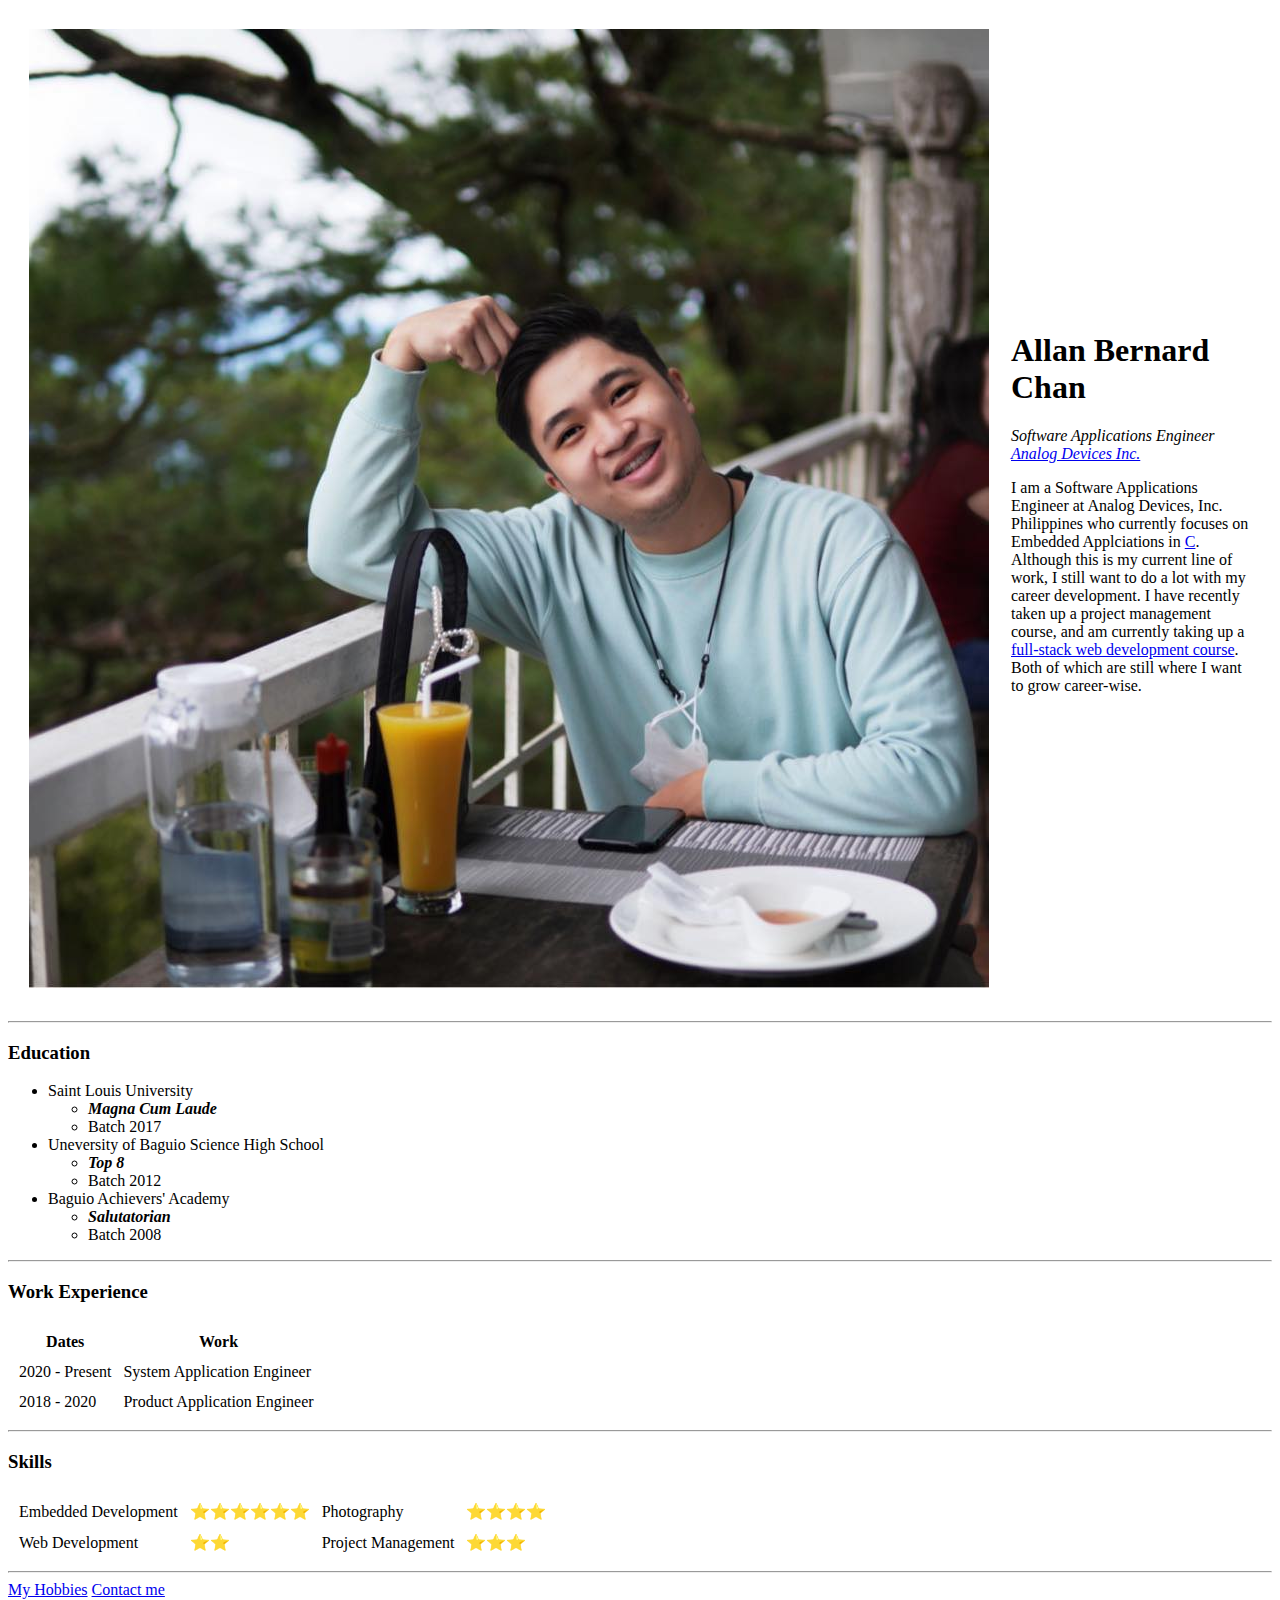
==== index.html @ b4bb366e "Add initial CV website files" ====
<!DOCTYPE html>
<html>
    <head>
        <meta charset="UTF-8">
        <title>⛰️ Bernard's Personal Site</title>
    </head>
    <body>
        <table cellspacing="20">
            <tr>
                <td><img src="images/bernard.jpg" alt="bernard profile picture" srcset="images/bernard.jpg 4x"></td>
                <td>
                    <h1>Allan Bernard Chan</h1>
                    <p><em>Software Applications Engineer<br>
                        <a href="https://www.analog.com/en/index.html">Analog Devices Inc.</a></em></p>
                    <p>I am a Software Applications Engineer at Analog Devices, Inc. Philippines who currently focuses on Embedded Applciations in
                        <a href="https://www.cprogramming.com/">C</a>.
                        Although this is my current line of work, I still want to do a lot with my career development. I have recently taken up
                        a project management course, and am currently taking up a 
                        <a href="https://www.udemy.com/course/the-complete-web-development-bootcamp/">full-stack web development course</a>. 
                        Both of which are still where I want to grow career-wise.
                    </p>
                </td>
            </tr>
        </table>        
        <hr>
        <h3>Education</h3>
        <ul>
            <li>Saint Louis University</li>
            <ul>
                <li><em><strong>Magna Cum Laude</strong></em></li>
                <li>Batch 2017</li>
            </ul>
            <li>Uneversity of Baguio Science High School</li>
            <ul>
                <li><em><strong>Top 8</strong></em></li>
                <li>Batch 2012</li>
            </ul>
            <li>Baguio Achievers' Academy</li>
            <ul>
                <li><em><strong>Salutatorian</strong></em></li>
                <li>Batch 2008</li>
            </ul>
        </ul>
        <hr>
        <h3>Work Experience</h3>
        <table cellspacing="10">
            <thead>
                <tr>
                    <th>Dates</th>
                    <th>Work</th>
                </tr>
            </thead>
            <tbody>
                <tr>
                    <td>2020 - Present</td>
                    <td>System Application Engineer</td>
                </tr>
                <tr>
                    <td>2018 - 2020</td>
                    <td>Product Application Engineer</td>
                </tr>
            </tbody>
            <tfoot>
            </tfoot>
        </table>
        <hr>
        <h3>Skills</h3>
        <table cellspacing="10">
            <thead></thead>
            <tbody>
                <tr>
                    <td>Embedded Development</td>
                    <td>⭐⭐⭐⭐⭐⭐</td>
                    <td>Photography</td>
                    <td>⭐⭐⭐⭐</td>
                </tr>
                <tr>
                    <td>Web Development</td>
                    <td>⭐⭐</td>
                    <td>Project Management</td>
                    <td>⭐⭐⭐</td>
                </tr>
            </tbody>
            <tfoot></tfoot>
        </table>
        <hr>
        <a href="hobbies.html">My Hobbies</a>
        <a href="contact-me.html">Contact me</a>
    </body>
</html>
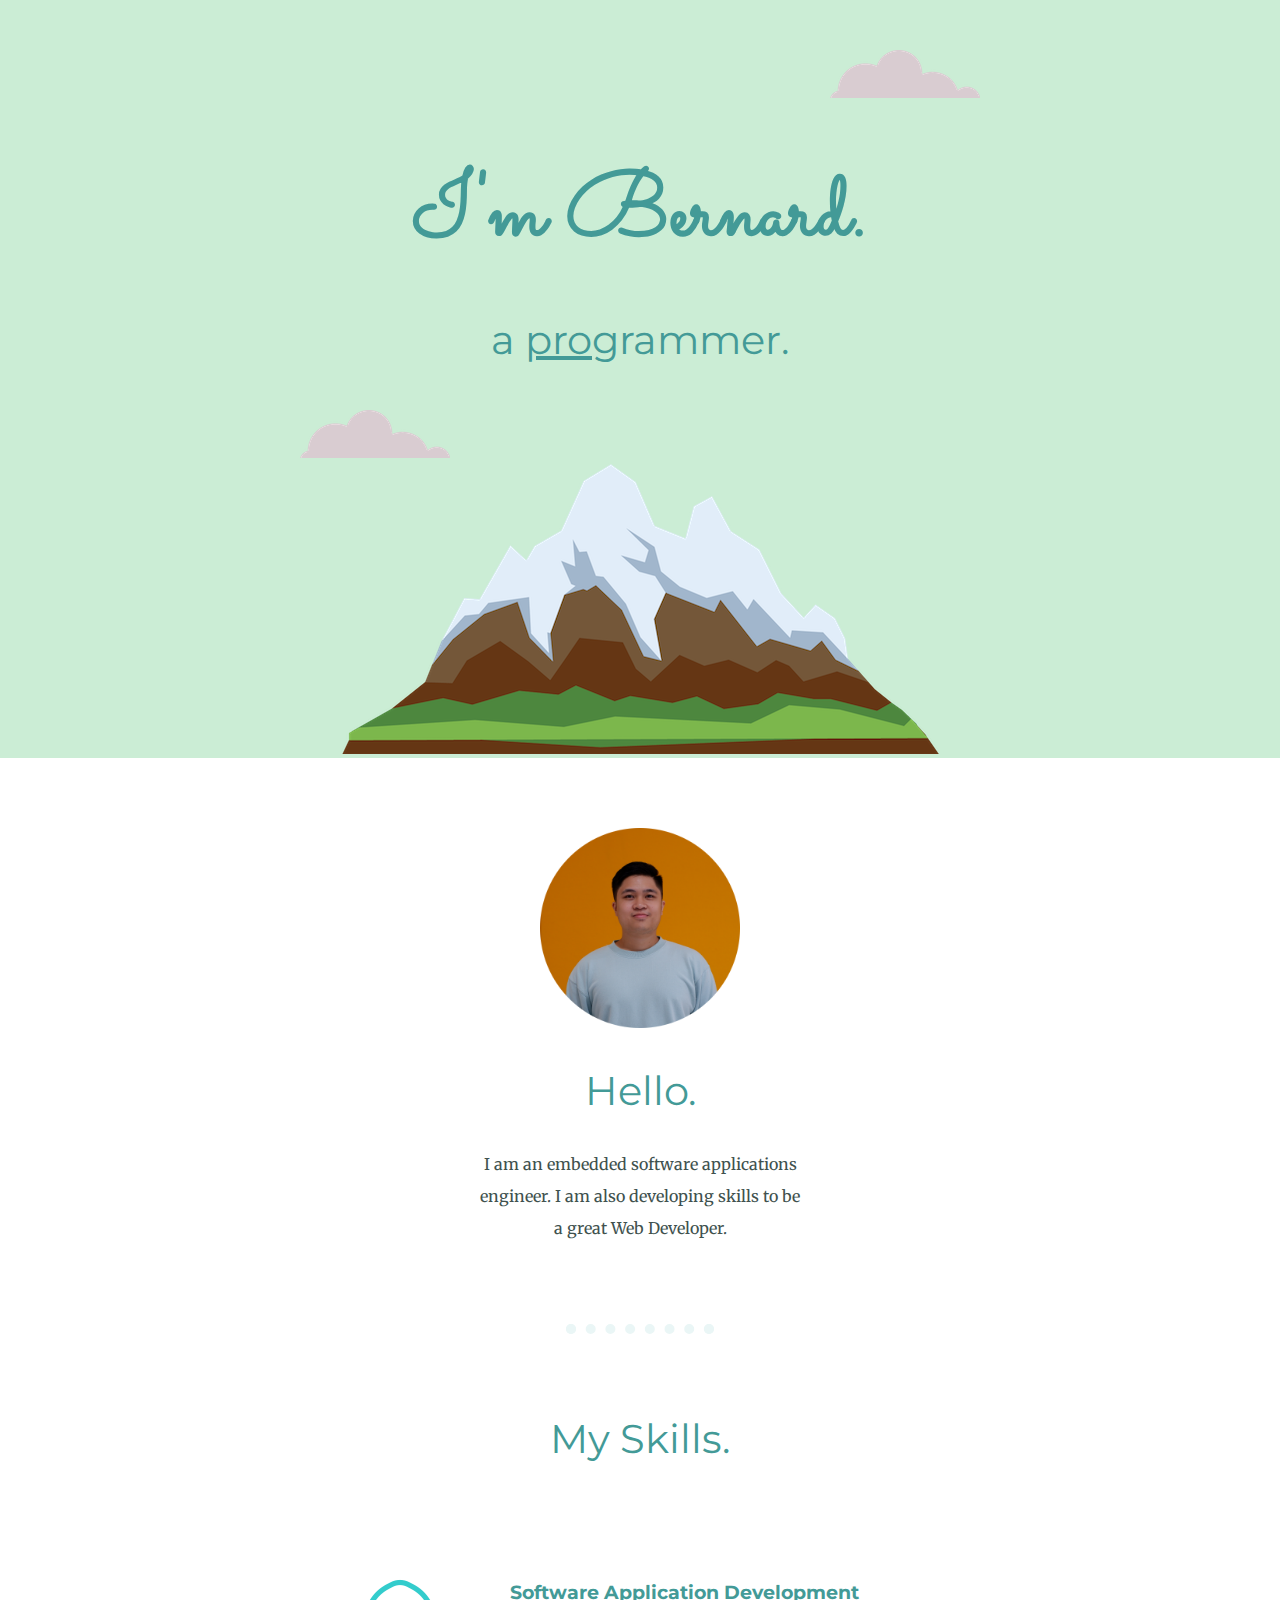
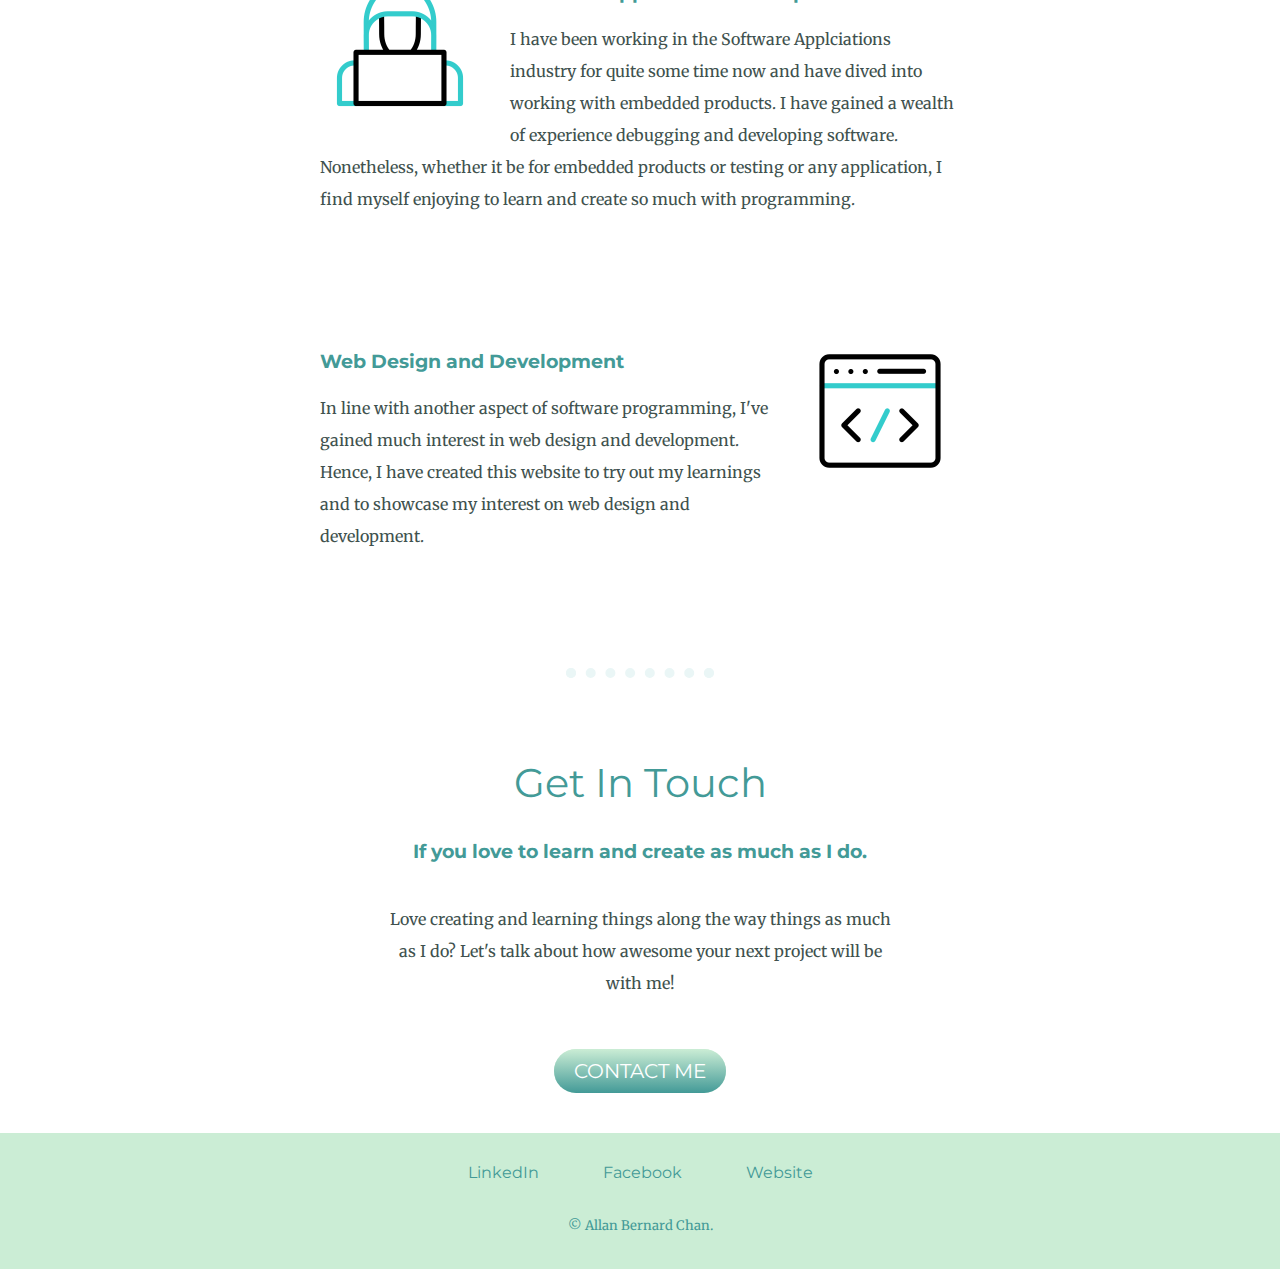
==== commit 7b9af74e: "My CV using CSS" ====
--- a/index.html
+++ b/index.html
@@ -1,90 +1,72 @@
 <!DOCTYPE html>
 <html>
-    <head>
-        <meta charset="UTF-8">
-        <title>⛰️ Bernard's Personal Site</title>
-    </head>
-    <body>
-        <table cellspacing="20">
-            <tr>
-                <td><img src="images/bernard.jpg" alt="bernard profile picture" srcset="images/bernard.jpg 4x"></td>
-                <td>
-                    <h1>Allan Bernard Chan</h1>
-                    <p><em>Software Applications Engineer<br>
-                        <a href="https://www.analog.com/en/index.html">Analog Devices Inc.</a></em></p>
-                    <p>I am a Software Applications Engineer at Analog Devices, Inc. Philippines who currently focuses on Embedded Applciations in
-                        <a href="https://www.cprogramming.com/">C</a>.
-                        Although this is my current line of work, I still want to do a lot with my career development. I have recently taken up
-                        a project management course, and am currently taking up a 
-                        <a href="https://www.udemy.com/course/the-complete-web-development-bootcamp/">full-stack web development course</a>. 
-                        Both of which are still where I want to grow career-wise.
-                    </p>
-                </td>
-            </tr>
-        </table>        
+
+<head>
+    <meta charset="UTF-8">
+    <title>Allan Bernard Chan</title>
+    <link rel="stylesheet" href="css/styles.css">
+    <link rel="icon" href="favicon.ico">
+    <link rel="preconnect" href="https://fonts.googleapis.com">
+    <link rel="preconnect" href="https://fonts.gstatic.com" crossorigin>
+    <link href="https://fonts.googleapis.com/css2?family=Merriweather&family=Montserrat&family=Sacramento&display=swap"
+        rel="stylesheet">
+</head>
+
+<body>
+
+    <div class="top-container">
+        <img class="top-cloud" src="images/cloud.png" alt="cloud-img">
+        <h1>I'm Bernard.</h1>
+        <h2>a <span>pro</span>grammer.</h2>
+        <img class="bottom-cloud" src="images/cloud.png" alt="cloud-img">
+        <img src="images/mountain.png" alt="mountain-img">
+    </div>
+
+    <div class="middle-container">
+        <div class="profile">
+            <img class="profile-image" src="images/profile-image.png" alt="profile-photo">
+            <h2>Hello.</h2>
+            <p class="introduction">I am an embedded software applications engineer. I am also developing skills to be a
+                great Web Developer.
+            </p>
+        </div>
         <hr>
-        <h3>Education</h3>
-        <ul>
-            <li>Saint Louis University</li>
-            <ul>
-                <li><em><strong>Magna Cum Laude</strong></em></li>
-                <li>Batch 2017</li>
-            </ul>
-            <li>Uneversity of Baguio Science High School</li>
-            <ul>
-                <li><em><strong>Top 8</strong></em></li>
-                <li>Batch 2012</li>
-            </ul>
-            <li>Baguio Achievers' Academy</li>
-            <ul>
-                <li><em><strong>Salutatorian</strong></em></li>
-                <li>Batch 2008</li>
-            </ul>
-        </ul>
+        <div class="skills">
+            <h2>My Skills.</h2>
+            <div class="skill-row">
+                <img class="hacker-img" src="images/hacker.gif" alt="hacker-gif">
+                <h3>Software Application Development</h3>
+                <p>I have been working in the Software Applciations industry for quite some time now and have dived into
+                    working with embedded products. I have gained a wealth of experience debugging and developing
+                    software. Nonetheless, whether it be for embedded products or testing or any
+                    application, I find myself enjoying to learn and create so much with programming.</p>
+            </div>
+            <div class="skill-row">
+                <img class="html-img" src="images/html.gif" alt="html-gif">
+                <h3>Web Design and Development</h3>
+                <p>In line with another aspect of software programming, I've gained much interest in web design and
+                    development. Hence, I have created this website to try out my learnings and to showcase my interest
+                    on web design and development.</p>
+            </div>
+        </div>
         <hr>
-        <h3>Work Experience</h3>
-        <table cellspacing="10">
-            <thead>
-                <tr>
-                    <th>Dates</th>
-                    <th>Work</th>
-                </tr>
-            </thead>
-            <tbody>
-                <tr>
-                    <td>2020 - Present</td>
-                    <td>System Application Engineer</td>
-                </tr>
-                <tr>
-                    <td>2018 - 2020</td>
-                    <td>Product Application Engineer</td>
-                </tr>
-            </tbody>
-            <tfoot>
-            </tfoot>
-        </table>
-        <hr>
-        <h3>Skills</h3>
-        <table cellspacing="10">
-            <thead></thead>
-            <tbody>
-                <tr>
-                    <td>Embedded Development</td>
-                    <td>⭐⭐⭐⭐⭐⭐</td>
-                    <td>Photography</td>
-                    <td>⭐⭐⭐⭐</td>
-                </tr>
-                <tr>
-                    <td>Web Development</td>
-                    <td>⭐⭐</td>
-                    <td>Project Management</td>
-                    <td>⭐⭐⭐</td>
-                </tr>
-            </tbody>
-            <tfoot></tfoot>
-        </table>
-        <hr>
-        <a href="hobbies.html">My Hobbies</a>
-        <a href="contact-me.html">Contact me</a>
-    </body>
+        <div class="contact-me">
+            <h2>Get In Touch</h2>
+            <h3>If you love to learn and create as much as I do.</h3>
+            <p class="contact-message">Love creating and learning things along the way things as much as I do? Let's
+                talk about how awesome your next project will be with me!</p>
+            <a class="btn" href="mailto:name@email.com">CONTACT ME</a>
+        </div>
+    </div>
+
+    <div class="bottom-container">
+        <a class="footer-link" href="https://www.linkedin.com/in/allanbernardchan">LinkedIn</a>
+        <a class="footer-link" href="https://www.facebook.com/ABNardChan/">Facebook</a>
+        <a class="footer-link" href="https://www.appbrewery.co/">Website</a><br>
+        <p class="copyright">© Allan Bernard Chan.</p>
+    </div>
+
+
+</body>
+
 </html>--- a/css/styles.css
+++ b/css/styles.css
@@ -0,0 +1,154 @@
+/* Color palette: https://colorhunt.co/palette/439a9762b6b797dececbedd5 */
+
+body {
+    color: #40514E;
+    font-family: 'Merriweather', serif;
+    margin: 0;
+    text-align: center;
+}
+
+hr {
+    color: #EAF6F6;
+    border: dotted 10px;
+    border-bottom-width: 0px;
+    width: 10%;
+    margin: 80px auto;
+}
+
+h1 {
+    color: #439A97;
+    font-family: 'Sacramento', cursive;
+    font-size: 5.625rem;
+    margin: 50px auto 0 auto;
+}
+
+h2 {
+    color: #439A97;
+    font-family: 'Montserrat', sans-serif;
+    font-size: 2.5rem;
+    font-weight: normal;
+}
+
+h3 {
+    color: #439A97;
+    font-family: 'Montserrat', sans-serif;
+}
+
+p {
+    line-height: 2;
+}
+
+span {
+    text-decoration: underline;
+}
+
+.introduction {
+    width: 25%;
+    margin: 0 auto;
+}
+
+.top-container {
+    background-color: #CBEDD5;
+    position: relative;
+    padding-top: 100px;
+}
+
+.middle-container {
+    padding: 50px 0;
+}
+
+.bottom-container {
+    background-color: #CBEDD5;
+}
+
+.footer-link {
+    color: #439A97;
+    margin: 30px;
+    line-height: 5;
+    text-decoration: none;
+    font-family: 'Montserrat', sans-serif;
+    font-weight: normal;
+}
+
+a.footer-link:hover {
+    color: white;
+}
+
+.copyright {
+    font-size: small;
+    padding: 0 0 30px 0;
+    color: #439A97;
+    margin: 0;
+}
+
+.skill-row {
+    margin: 100px auto;
+    text-align: left;
+    width: 50%;
+    content: "";
+    clear: both;
+    display: table;
+}
+
+.top-cloud {
+    position: absolute;
+    right: 300px;
+    top: 50px;
+}
+
+.bottom-cloud {
+    position: absolute;
+    bottom: 300px;
+    left: 300px;
+}
+
+.profile-image {
+    margin-top: 20px;
+    height: 200px;
+    width: 200px;
+}
+
+.hacker-img {
+    width: 25%;
+    float: left;
+    margin-right: 30px;
+}
+
+.html-img {
+    width: 25%;
+    float: right;
+    margin-left: 30px;
+    overflow: auto;
+}
+
+.contact-message {
+    width: 40%;
+    margin: 40px auto 60px;
+}
+
+.btn {
+    background: #CBEDD5;
+    background-image: -webkit-linear-gradient(top, #CBEDD5, #439A97);
+    background-image: -moz-linear-gradient(top, #CBEDD5, #439A97);
+    background-image: -ms-linear-gradient(top, #CBEDD5, #439A97);
+    background-image: -o-linear-gradient(top, #CBEDD5, #439A97);
+    background-image: linear-gradient(to bottom, #CBEDD5, #439A97);
+    -webkit-border-radius: 26;
+    -moz-border-radius: 26;
+    border-radius: 26px;
+    font-family: 'Montserrat', sans-serif;
+    color: #ffffff;
+    font-size: 20px;
+    padding: 10px 20px 10px 20px;
+    text-decoration: none;
+}
+
+.btn:hover {
+    background: #97DECE;
+    background-image: -webkit-linear-gradient(top, #97DECE, #62B6B7);
+    background-image: -moz-linear-gradient(top, #97DECE, #62B6B7);
+    background-image: -ms-linear-gradient(top, #97DECE, #62B6B7);
+    background-image: -o-linear-gradient(top, #97DECE, #62B6B7);
+    background-image: linear-gradient(to bottom, #97DECE, #62B6B7);
+    text-decoration: none;
+}